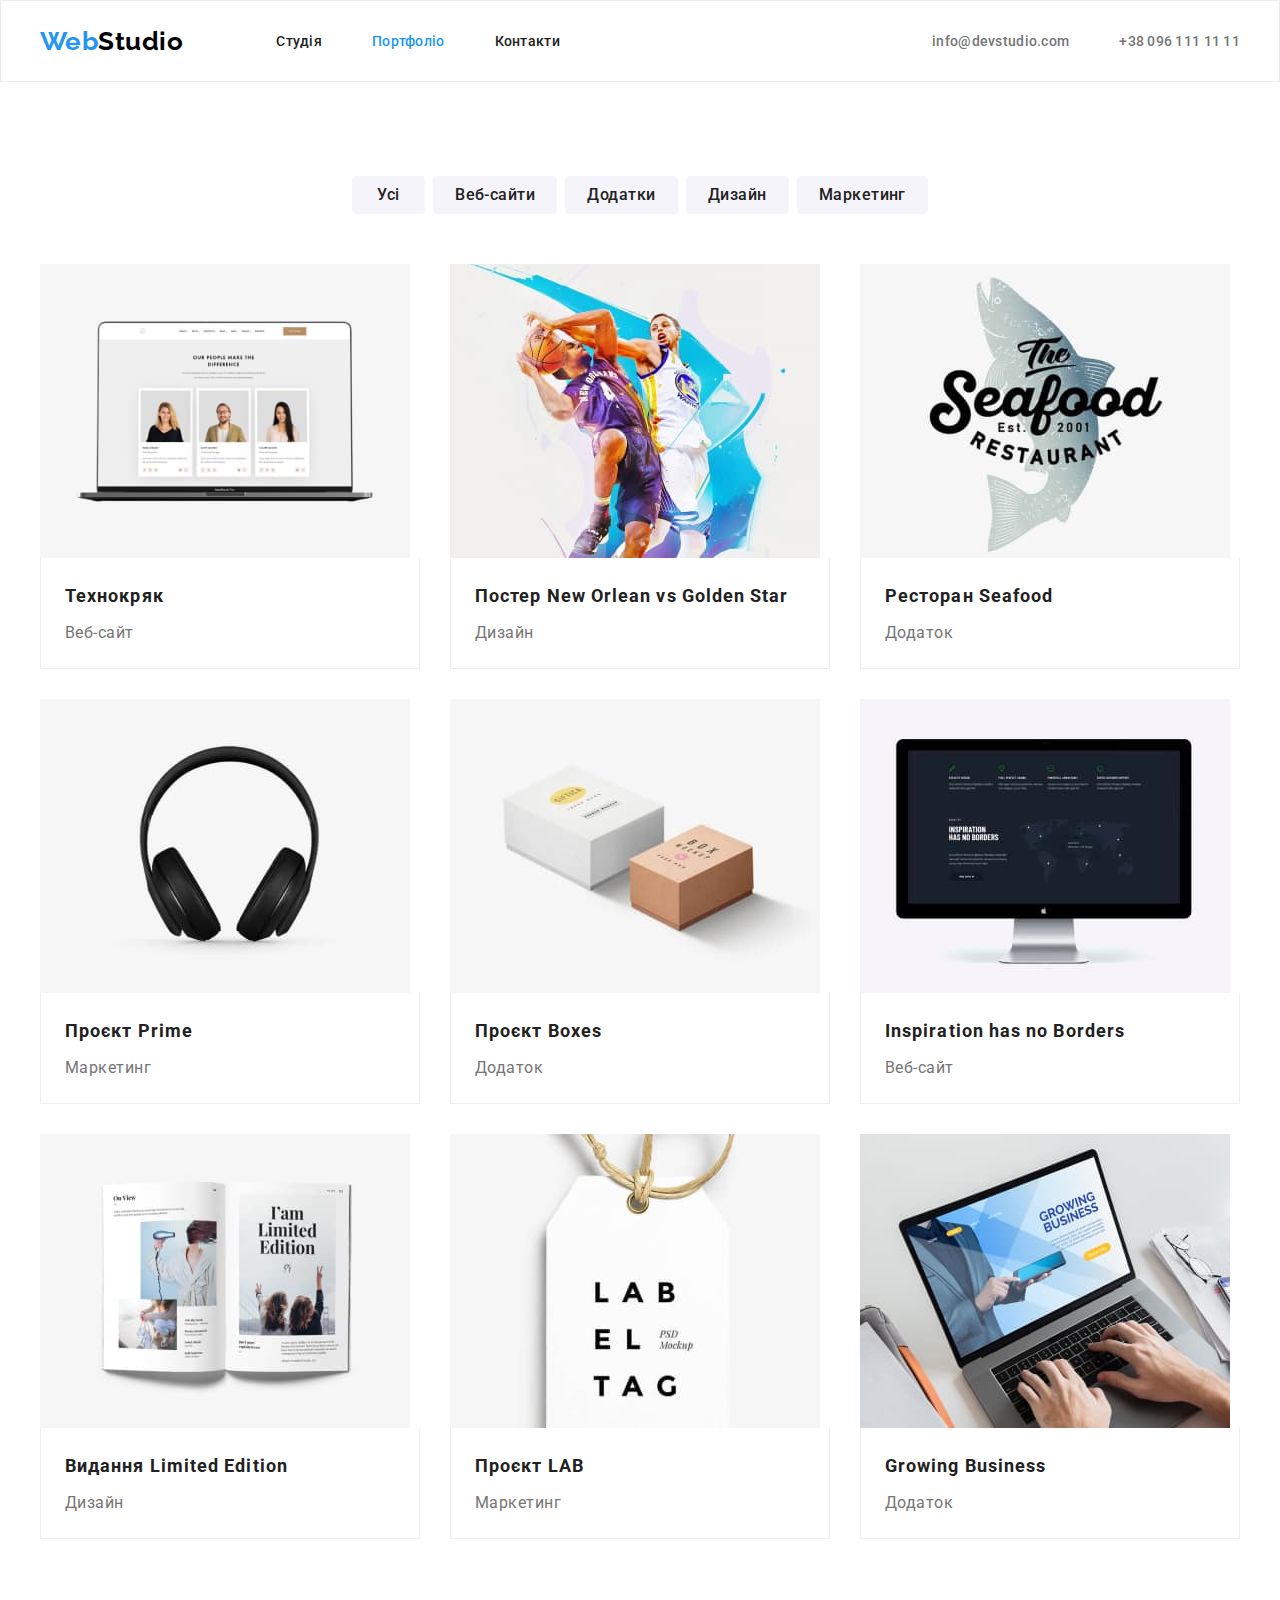
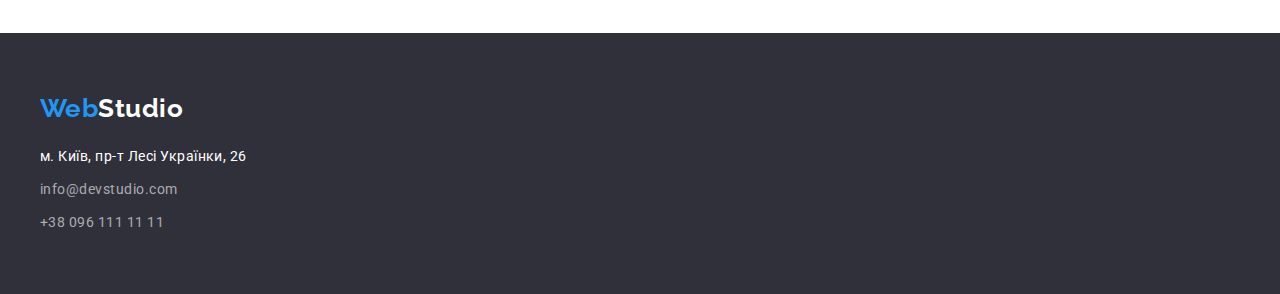
==== portfolio.html @ 80dd0741 "hero section overlay" ====
<!DOCTYPE html>
<html lang="uk">
  <head>
    <meta charset="UTF-8" />
    <meta http-equiv="X-UA-Compatible" content="IE=edge" />
    <meta name="viewport" content="width=device-width, initial-scale=1.0" />
    <title>WebStudio</title>
    <link rel="preconnect" href="https://fonts.googleapis.com" />
    <link rel="preconnect" href="https://fonts.gstatic.com" crossorigin />
    <link
      href="https://fonts.googleapis.com/css2?family=Raleway:wght@700&family=Roboto:wght@400;500;700;900&display=swap"
      rel="stylesheet"
    />
    <link
      rel="stylesheet"
      href="https://cdnjs.cloudflare.com/ajax/libs/modern-normalize/1.1.0/modern-normalize.min.css"
      integrity="sha512-wpPYUAdjBVSE4KJnH1VR1HeZfpl1ub8YT/NKx4PuQ5NmX2tKuGu6U/JRp5y+Y8XG2tV+wKQpNHVUX03MfMFn9Q=="
      crossorigin="anonymous"
      referrerpolicy="no-referrer"
    />
    <link rel="stylesheet" href="./css/styles.css" />
  </head>

  <body>
    <header class="page-header">
      <!-- Верхня лінія -->
      <div class="container nav">
        <a class="logo" href="./index.html">Web<span class="logo-black">Studio</span></a>
        <nav class="nav-container">
          <ul class="site-nav list">
            <li class="item"><a class="link" href="./index.html">Студія</a></li>
            <li class="item"><a class="link current" href="./portfolio.html">Портфоліо</a></li>
            <li class="item"><a class="link" href="">Контакти</a></li>
          </ul>
        </nav>
        <ul class="contacts list">
          <li class="item">
            <a class="link" href="mailto:info@devstudio.com">info@devstudio.com</a>
          </li>
          <li class="item"><a class="link" href="tel:+380961111111">+38 096 111 11 11</a></li>
        </ul>
      </div>
    </header>

    <main>
      <section class="section">
        <div class="container">
          <!-- Фільтр -->
          <h1 class="visually-hidden">Портфоліо</h1>
          <ul class="list filter-container">
            <li class="item"><button class="button filter-button" type="button">Усі</button></li>
            <li class="item">
              <button class="button filter-button" type="button">Веб-сайти</button>
            </li>
            <li class="item">
              <button class="button filter-button" type="button">Додатки</button>
            </li>
            <li class="item"><button class="button filter-button" type="button">Дизайн</button></li>
            <li class="item">
              <button class="button filter-button" type="button">Маркетинг</button>
            </li>
          </ul>

          <!-- Проекти -->
          <ul class="list projects">
            <li class="projects-element">
              <a class="link" href="" target="_blank" rel="noopener noreferrer nofollow">
                <img
                  src="./images/techno.jpg"
                  alt="Відкритий ноутбук на екрані якого відкрита сторінка сайту"
                  width="370"
                />
                <div class="project-card-content">
                  <h2 class="projects-title">Технокряк</h2>
                  <p>Веб-сайт</p>
                </div>
              </a>
            </li>
            <li class="projects-element">
              <a class="link" href="" target="_blank" rel="noopener noreferrer nofollow">
                <img
                  src="./images/new-orlean-vs-golden-star.jpg"
                  alt="Зображення двох баскетболистів які боряться за м'яч"
                  width="370"
                />
                <div class="project-card-content">
                  <h2 class="projects-title">Постер New Orlean vs Golden Star</h2>
                  <p>Дизайн</p>
                </div>
              </a>
            </li>
            <li class="projects-element">
              <a class="link" href="" target="_blank" rel="noopener noreferrer nofollow">
                <img
                  src="./images/seafood.jpg"
                  alt="Лого ресторану Seafood на якому зображена риба"
                  width="370"
                />
                <div class="project-card-content">
                  <h2 class="projects-title">Ресторан Seafood</h2>
                  <p>Додаток</p>
                </div>
              </a>
            </li>
            <li class="projects-element">
              <a class="link" href="" target="_blank" rel="noopener noreferrer nofollow">
                <img
                  src="./images/prime.jpg"
                  alt="Фото чорних повнорозмірних навушників"
                  width="370"
                />
                <div class="project-card-content">
                  <h2 class="projects-title">Проєкт Prime</h2>
                  <p>Маркетинг</p>
                </div>
              </a>
            </li>
            <li class="projects-element">
              <a class="link" href="" target="_blank" rel="noopener noreferrer nofollow">
                <img
                  src="./images/boxes.jpg"
                  alt="Фото на якому зображено дві невеличкі подарункові коробочки"
                  width="370"
                />
                <div class="project-card-content">
                  <h2 class="projects-title">Проєкт Boxes</h2>
                  <p>Додаток</p>
                </div>
              </a>
            </li>
            <li class="projects-element">
              <a class="link" href="" target="_blank" rel="noopener noreferrer nofollow">
                <img
                  src="./images/inspiration.jpg"
                  alt="Зображення монітору на якому відкритий сайт з картою світу"
                  width="370"
                />
                <div class="project-card-content">
                  <h2 class="projects-title">Inspiration has no Borders</h2>
                  <p>Веб-сайт</p>
                </div>
              </a>
            </li>
            <li class="projects-element">
              <a class="link" href="" target="_blank" rel="noopener noreferrer nofollow">
                <img
                  src="./images/limited-edition.jpg"
                  alt="Фото відкритої книги з рызними зображеннями"
                  width="370"
                />
                <div class="project-card-content">
                  <h2 class="projects-title">Видання Limited Edition</h2>
                  <p>Дизайн</p>
                </div>
              </a>
            </li>
            <li class="projects-element">
              <a class="link" href="" target="_blank" rel="noopener noreferrer nofollow">
                <img
                  src="./images/lab.jpg"
                  alt="Фото ярлику на якому великими літерами написано LAB EL TAG"
                  width="370"
                />
                <div class="project-card-content">
                  <h2 class="projects-title">Проєкт LAB</h2>
                  <p>Маркетинг</p>
                </div>
              </a>
            </li>
            <li class="projects-element">
              <a class="link" href="" target="_blank" rel="noopener noreferrer nofollow">
                <img
                  src="./images/growing-business.jpg"
                  alt="Відкритий ноут-бук на екрані якого зображення чоловіка з планшетом"
                  width="370"
                />
                <div class="project-card-content">
                  <h2 class="projects-title">Growing Business</h2>
                  <p>Додаток</p>
                </div>
              </a>
            </li>
          </ul>
        </div>
      </section>
    </main>

    <!-- Підвал -->
    <footer class="footer">
      <div class="container">
        <a class="logo" href="./index.html">Web<span class="logo-white">Studio</span></a>
        <address class="address-list">
          <ul class="list">
            <li>
              <a
                class="physical-address"
                href="https://goo.gl/maps/CPtrU1FHBa2aNyZL9"
                target="_blank"
                rel="noopener noreferrer nofollow"
                >м. Київ, пр-т Лесі Українки, 26</a
              >
            </li>
            <li>
              <a class="footer-link" href="mailto:info@devstudio.com">info@devstudio.com</a>
            </li>
            <li>
              <a class="footer-link" href="tel:+380961111111">+38 096 111 11 11</a>
            </li>
          </ul>
        </address>
      </div>
    </footer>
  </body>
</html>
---- css/styles.css ----
:root {
    --primary-text-color: #757575;
    --title-text-color: #212121;
    --black-color :#000000;
    --accent-color: #2196F3;
    --background-accent-color: #188CE8;
    --primary-light-color: #ffffff;
    --background-light-color: #F5F4FA;
    --background-dark-color: #2F303A;
    --header-border: #ECECEC;
    --cards-border-color: #EEE;
    --card-set-gap: 30px;
    --main-elements-gap: 94px;
    --button-shadow: 0px 3px 1px rgba(0, 0, 0, 0.1), 0px 1px 2px rgba(0, 0, 0, 0.08), 0px 2px 2px rgba(0, 0, 0, 0.12);
    --command-card-shadow: 0px 1px 3px rgba(0, 0, 0, 0.12), 0px 1px 1px rgba(0, 0, 0, 0.14), 0px 2px 1px rgba(0, 0, 0, 0.2);
    --footer-link-color: rgba(255, 255, 255, 0.6);
    --gradient-overlay-color: rgba(47, 48, 58, 0.4);
}

body {
    background-color: var(--primary-light-color);
    color: var(--primary-text-color);
    font-family: 'Roboto', sans-serif;
    letter-spacing: 0.03em;
    margin: 0;
}

h1,
h2,
h3,
h4,
h5,
h6,
p {
    margin: 0;
}

img {
    display: block;
    max-width: 100%;
    height: auto;
}

.visually-hidden {
    position: absolute;
    white-space: nowrap;
    width: 1px;
    height: 1px;
    overflow: hidden;
    border: 0;
    padding: 0;
    clip: rect(0 0 0 0);
    clip-path: inset(50%);
    margin: -1px;
}

.list {
    list-style: none;
    padding: 0;
    margin: 0;
}

.container {
    display: flex;
    align-items: center;
    flex-direction: column;
    width: 1200px;
    margin-left: auto;
    margin-right: auto;
    padding-left: 15px;
    padding-right: 15px;
}

.section {
    padding-top: var(--main-elements-gap);
    padding-bottom: var(--main-elements-gap);
}

/* LOGO */

.logo {
    font-family: Raleway, sans-serif;
    color: var(--accent-color);
    text-decoration: none;
    font-weight: 700;
    font-size: 26px;
    line-height: calc(31/26);
}

.logo-black {
    color: var(--black-color);
}

.logo-white {
    color: var(--primary-light-color);
}

/* Header navigation menu */

.container.nav {
    flex-direction: row;
}

.page-header {
    border: 1px solid var(--header-border);
}

.nav-container {
    margin-left: 93px;
}

.contacts .item + .item {
    margin-left: 50px;
}

.site-nav .link,
.contacts .link {
    display: block;
    padding-top: 32px;
    padding-bottom: 32px;
    text-decoration: none;
    font-weight: 500;
    font-size: 14px;
    line-height: calc(16/14);
    letter-spacing: 0.02em;
    color: var(--title-text-color);
}

.site-nav .link:hover,
.site-nav .link:focus {
    color: var(--accent-color);
}

.contacts .link:hover,
.contacts .link:focus {
    color: var(--accent-color);
}

.contacts {
    display: flex;
    margin-left: auto;
}

.contacts .link {
    color: var(--primary-text-color);
}

.site-nav .link.current {
    color: var(--accent-color);
}

.site-nav {
    display: flex;
}

.site-nav .item +.item {
    margin-left: 50px;
}

/* Main */

/* HERO */

.overlay {
    display: block;
    margin-left: auto;
    margin-right: auto;
    max-width: 1600px;
    max-height: 600px;
    padding-top: 200px;
    padding-bottom: 200px;
    background-color: var(--background-dark-color);
    background-image: linear-gradient(to right,
    var(--gradient-overlay-color),
    var(--gradient-overlay-color)), url('../images/hero_img.jpg');
    background-size: cover;
    background-position: center;
    background-repeat: no-repeat;
}

.section.hero {
    margin: 0 auto;
    padding: 0;
}

.hero-text {
    max-width: 696px;
    margin-top: 0;
    margin-bottom: 30px;
    margin-left: auto;
    margin-right: auto;

    text-align: center;
    font-weight: 900;
    font-size: 44px;
    line-height: calc(60/44);
    letter-spacing: 0.06em;
    text-transform: uppercase;
    color: var(--primary-light-color);
}

.button {
    text-align: center;
    font-family: inherit;
    cursor: pointer;
}

.hero-button {
    padding: 10px 32px;
    font-weight: 700;
    font-size: 16px;
    line-height: calc(30/16);
    letter-spacing: 0.06em;
    min-width: 216px;
    border: 0;
    border-radius: 4px;
    background-color: var(--accent-color);
    color: var(--primary-light-color);
}

.hero-button:hover,
.hero-button:focus {
    background-color: var(--background-accent-color);
}

/* Advantages */

.advantages-heder {
    font-size: 14px;
    line-height: calc(16/14);
    text-transform: uppercase;
    color: var(--title-text-color);
}

.advantages {
    display: flex;
}

.list.advantages p {
    margin-top: 10px;
    font-size: 14px;
    line-height: calc(24/14);
}

.list.advantages .item {
    width: 270px;
}

.advantages .item + .item {
    margin-left: var(--card-set-gap);
}

/* What we are doing */

.section.spec {
    padding-top: 0;
}

.title {
    margin-bottom: 50px;
    text-align: center;
    font-size: 36px;
    line-height: calc(42/36);
    color: var(--title-text-color);
}

.specialization {
    display: flex;
    flex-wrap: wrap;
}

.specialization .item + .item {
    margin-left: var(--card-set-gap);
}

/* Our Command */

.command {
    display: flex;
    flex-wrap: wrap;
}

.command-bg {
    background-color: var(--background-light-color);
}

.command-card {
    background-color: var(--primary-light-color);
    border-radius: 0px 0px 4px 4px;
    box-shadow: var(--command-card-shadow);
}

.card-content {
    padding-top: var(--card-set-gap);
    padding-bottom: var(--card-set-gap);
}

.command .item + .item {
    margin-left: var(--card-set-gap);
}

.command-text {
    text-align: center;
    font-size: 16px;
    line-height: calc(19/16);
}

.command-header {
    margin-bottom: 10px;
    color: var(--title-text-color);
    font-weight: 500;
}

/* Footer */

.footer {
    padding-top: 60px;
    padding-bottom: 60px;
    background-color: var(--background-dark-color);
}

.footer .container {
    align-items: flex-start;
}

.footer .container .logo {
    margin-bottom: 20px;
}

.physical-address,
.footer-link {
    text-decoration: none;
    font-style: normal;
    font-size: 14px;
    line-height: calc(24/14);
}

.physical-address {
    display: inline-block;
    color: var(--primary-light-color);
}

.address-list ul li:not(:first-child) {
    margin-top: 9px;
}

.footer-link {
    display: inline-block;
    color: var(--footer-link-color);
}

.footer-link:hover,
.footer-link:focus {
    color: var(--accent-color);
}

/* Portfolio */

.filter-container {
    display: flex;
    justify-content: center;
    margin-bottom: 50px;
}

.filter-button {
    min-width: 73px;
    padding: 6px 22px;
    font-weight: 500;
    font-size: 16px;
    line-height: calc(26/16);
    letter-spacing: 0.03em;
    background-color: var(--background-light-color);
    color: var(--title-text-color);
    border: 0;
    border-radius: 4px;
}

.filter-container .item:first-child .filter-button {
    padding: 6px 25px;
}

.filter-container .item + .item {
    margin-left: 8px;
}

.filter-button:hover,
.filter-button:focus {
    background-color: var(--accent-color);
    color: var(--primary-light-color);
    box-shadow: var(--button-shadow);
}

.projects-title {
    margin-bottom: 4px;
    color: var(--title-text-color);
    font-size: 18px;
    line-height: calc(36/18);
    letter-spacing: 0.06em;
}

.projects {
    display: flex;
    flex-wrap: wrap;
    margin-bottom: -30px;
    margin-right: -30px;
    font-size: 16px;
    line-height: calc(30/16);
}

.projects .link {
    color: var(--primary-text-color);
    text-decoration: none;
}

.projects-element {
    margin-right: 30px;
    margin-bottom: 30px;
    width: calc(100% / 3 - 30px);
}

.project-card-content {
    padding-top: 20px;
    padding-bottom: 20px;
    padding-left: 24px;
    padding-right: 24px;
    border: 1px solid var(--cards-border-color);
    border-top: 0;
}
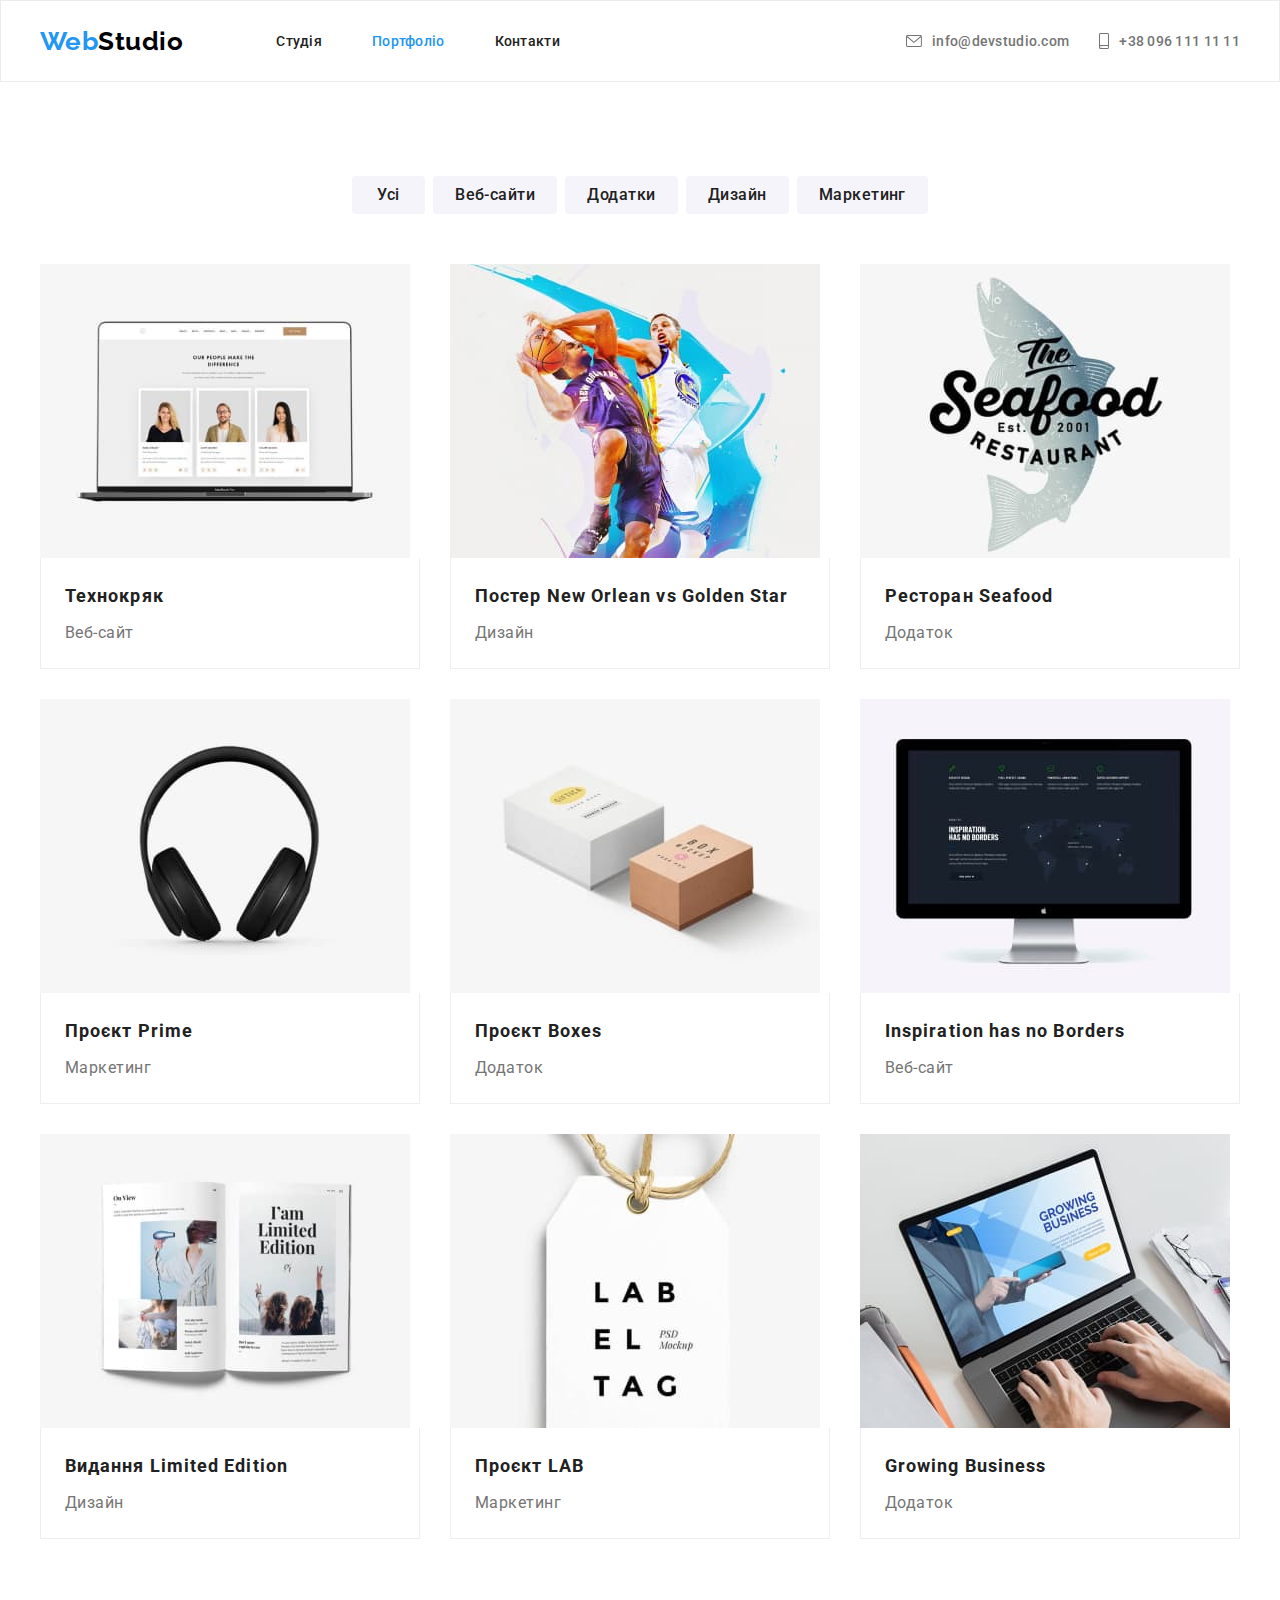
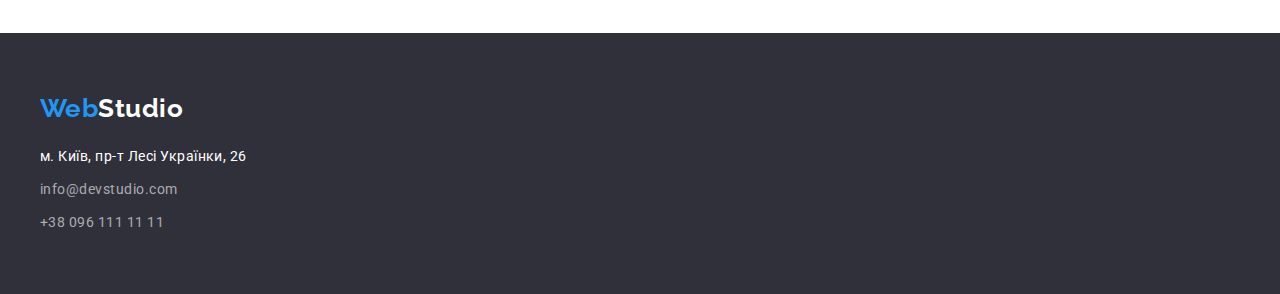
==== commit 69fedcd1: "header icons have been added" ====
--- a/portfolio.html
+++ b/portfolio.html
@@ -35,9 +35,21 @@
         </nav>
         <ul class="contacts list">
           <li class="item">
-            <a class="link" href="mailto:info@devstudio.com">info@devstudio.com</a>
+            <a class="link" href="mailto:info@devstudio.com">
+              <svg class="contacts-icon" width="16px" height="12px">
+                <use href="./images/symbol-defs.svg#icon-mail"></use>
+              </svg>
+              info@devstudio.com</a
+            >
           </li>
-          <li class="item"><a class="link" href="tel:+380961111111">+38 096 111 11 11</a></li>
+          <li class="item">
+            <a class="link" href="tel:+380961111111">
+              <svg class="contacts-icon" width="10px" height="16px">
+                <use href="./images/symbol-defs.svg#icon-smartphone"></use>
+              </svg>
+              +38 096 111 11 11</a
+            >
+          </li>
         </ul>
       </div>
     </header>
--- a/css/styles.css
+++ b/css/styles.css
@@ -9,6 +9,7 @@
     --background-dark-color: #2F303A;
     --header-border: #ECECEC;
     --cards-border-color: #EEE;
+    --icons-fill-color: #AFB1B8;
     --card-set-gap: 30px;
     --main-elements-gap: 94px;
     --button-shadow: 0px 3px 1px rgba(0, 0, 0, 0.1), 0px 1px 2px rgba(0, 0, 0, 0.08), 0px 2px 2px rgba(0, 0, 0, 0.12);
@@ -110,12 +111,13 @@
 }
 
 .contacts .item + .item {
-    margin-left: 50px;
+    margin-left: 30px;
 }
 
 .site-nav .link,
 .contacts .link {
-    display: block;
+    display: flex;
+    align-items: center;
     padding-top: 32px;
     padding-bottom: 32px;
     text-decoration: none;
@@ -155,6 +157,11 @@
 
 .site-nav .item +.item {
     margin-left: 50px;
+}
+
+.contacts-icon {
+    margin-right: 10px;
+    fill: currentColor;
 }
 
 /* Main */
@@ -311,6 +318,33 @@
     font-weight: 500;
 }
 
+.social-links {
+    display: flex;
+    justify-content: center;
+    margin-top: 16px;
+}
+
+.social-link {
+    display: flex;
+    justify-content: center;
+    align-items: center;
+    width: 44px;
+    height: 44px;
+    background-color: var(--primary-light-color);
+    border-radius: 50%;
+    fill: var(--icons-fill-color);
+}
+
+.social-link:hover,
+.social-link:focus {
+    background-color: var(--accent-color);
+    fill: var(--primary-light-color);
+}
+
+.social-links li + li {
+    margin-left: 10px;
+}
+
 /* Footer */
 
 .footer {
@@ -426,3 +460,4 @@
     border: 1px solid var(--cards-border-color);
     border-top: 0;
 }
+
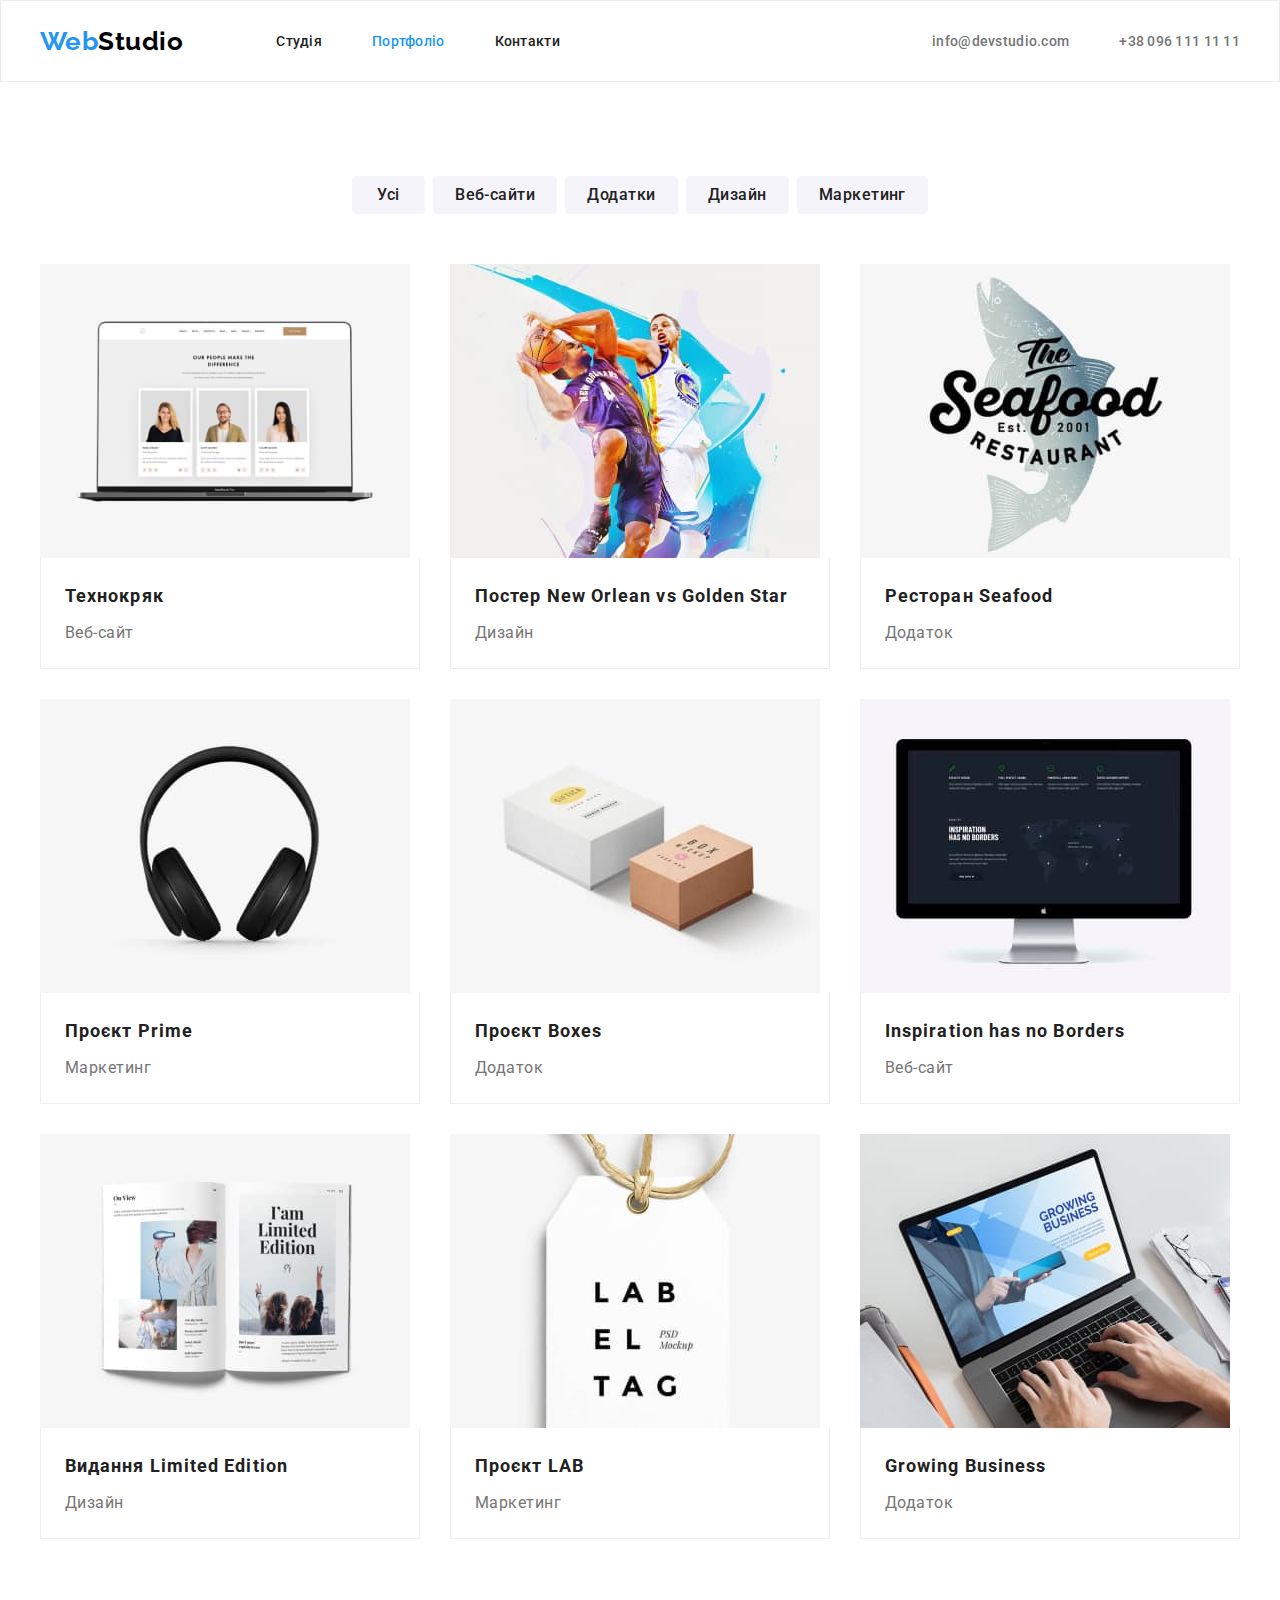
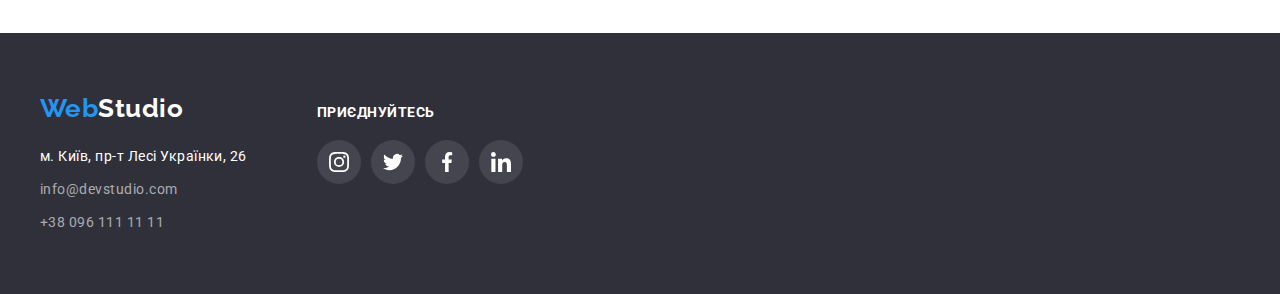
==== commit c59bb141: "footer social icons have been created" ====
--- a/portfolio.html
+++ b/portfolio.html
@@ -200,26 +200,81 @@
     <!-- Підвал -->
     <footer class="footer">
       <div class="container">
-        <a class="logo" href="./index.html">Web<span class="logo-white">Studio</span></a>
-        <address class="address-list">
-          <ul class="list">
-            <li>
-              <a
-                class="physical-address"
-                href="https://goo.gl/maps/CPtrU1FHBa2aNyZL9"
-                target="_blank"
-                rel="noopener noreferrer nofollow"
-                >м. Київ, пр-т Лесі Українки, 26</a
-              >
-            </li>
-            <li>
-              <a class="footer-link" href="mailto:info@devstudio.com">info@devstudio.com</a>
-            </li>
-            <li>
-              <a class="footer-link" href="tel:+380961111111">+38 096 111 11 11</a>
-            </li>
-          </ul>
-        </address>
+        <div class="footer-box">
+          <a class="logo" href="./index.html">Web<span class="logo-white">Studio</span></a>
+          <address class="address-list">
+            <ul class="list">
+              <li>
+                <a
+                  class="physical-address"
+                  href="https://goo.gl/maps/CPtrU1FHBa2aNyZL9"
+                  target="_blank"
+                  rel="noopener noreferrer nofollow"
+                  >м. Київ, пр-т Лесі Українки, 26</a
+                >
+              </li>
+              <li>
+                <a class="footer-link" href="mailto:info@devstudio.com">info@devstudio.com</a>
+              </li>
+              <li>
+                <a class="footer-link" href="tel:+380961111111">+38 096 111 11 11</a>
+              </li>
+            </ul>
+          </address>
+        </div>
+        <div class="footer-box social">
+          <p>приєднуйтесь</p>
+          <ul class="social-links list dark">
+            <li>
+              <a
+                class="social-link dark"
+                href=""
+                target="_blank"
+                rel="noopener noreferrer nofollow"
+              >
+                <svg width="20px" height="20px">
+                  <use href="./images/icons.svg#icon-instagram"></use>
+                </svg>
+              </a>
+            </li>
+            <li>
+              <a
+                class="social-link dark"
+                href=""
+                target="_blank"
+                rel="noopener noreferrer nofollow"
+              >
+                <svg width="20px" height="20px">
+                  <use href="./images/icons.svg#icon-twitter"></use>
+                </svg>
+              </a>
+            </li>
+            <li>
+              <a
+                class="social-link dark"
+                href=""
+                target="_blank"
+                rel="noopener noreferrer nofollow"
+              >
+                <svg width="20px" height="20px">
+                  <use href="./images/icons.svg#icon-facebook"></use>
+                </svg>
+              </a>
+            </li>
+            <li>
+              <a
+                class="social-link dark"
+                href=""
+                target="_blank"
+                rel="noopener noreferrer nofollow"
+              >
+                <svg width="20px" height="20px">
+                  <use href="./images/icons.svg#icon-linkedin"></use>
+                </svg>
+              </a>
+            </li>
+          </ul>
+        </div>
       </div>
     </footer>
   </body>
--- a/css/styles.css
+++ b/css/styles.css
@@ -13,6 +13,9 @@
     --card-set-gap: 30px;
     --main-elements-gap: 94px;
     --button-shadow: 0px 3px 1px rgba(0, 0, 0, 0.1), 0px 1px 2px rgba(0, 0, 0, 0.08), 0px 2px 2px rgba(0, 0, 0, 0.12);
+    --portfolio-box-shadow: 0px 1px 1px rgba(0, 0, 0, 0.12),
+        0px 4px 4px rgba(0, 0, 0, 0.06),
+        1px 4px 6px rgba(0, 0, 0, 0.16);
     --command-card-shadow: 0px 1px 3px rgba(0, 0, 0, 0.12), 0px 1px 1px rgba(0, 0, 0, 0.14), 0px 2px 1px rgba(0, 0, 0, 0.2);
     --footer-link-color: rgba(255, 255, 255, 0.6);
     --gradient-overlay-color: rgba(47, 48, 58, 0.4);
@@ -257,6 +260,17 @@
     margin-left: var(--card-set-gap);
 }
 
+.advantages-bg {
+    display: flex;
+    justify-content: center;
+    align-items: center;
+    margin-bottom: 30px;
+    width: 270px;
+    height: 120px;
+    border-radius: 4px;
+    background-color: var(--background-light-color);
+}
+
 /* What we are doing */
 
 .section.spec {
@@ -345,20 +359,53 @@
     margin-left: 10px;
 }
 
+/* Clients */
+
+.clients-container {
+    display: flex;
+    justify-content: center;
+    gap: var(--card-set-gap)
+}
+
+.clients {
+    display: flex;
+    justify-content: center;
+    align-items: center;
+    width: 170px;
+    height: 92px;
+    border: 1px solid var(--icons-fill-color);
+    border-radius: 4px;
+    fill: var(--icons-fill-color);
+}
+
+.clients:hover,
+.clients:focus {
+    fill: var(--accent-color);
+    border-color: var(--accent-color);
+}
+
 /* Footer */
 
 .footer {
+    display: flex;
     padding-top: 60px;
     padding-bottom: 60px;
     background-color: var(--background-dark-color);
 }
 
 .footer .container {
+    flex-direction: row;
     align-items: flex-start;
-}
-
-.footer .container .logo {
-    margin-bottom: 20px;
+    align-items: baseline;
+    gap: 70px
+}
+
+.footer-box.social {
+    color: var(--primary-light-color);
+    font-size: 14px;
+    line-height: calc(16/14);
+    text-transform: uppercase;
+    font-weight: bold;
 }
 
 .physical-address,
@@ -374,6 +421,10 @@
     color: var(--primary-light-color);
 }
 
+.address-list {
+    margin-top: 20px;
+}
+
 .address-list ul li:not(:first-child) {
     margin-top: 9px;
 }
@@ -386,6 +437,21 @@
 .footer-link:hover,
 .footer-link:focus {
     color: var(--accent-color);
+}
+
+.social-links.dark {
+    margin-top: 20px;
+}
+
+.social-link.dark {
+    background: rgba(255, 255, 255, 0.1);
+    fill: var(--primary-light-color);
+}
+
+.social-link.dark:hover,
+.social-link.dark:focus {
+    background-color: var(--accent-color);
+    fill: var(--primary-light-color);
 }
 
 /* Portfolio */
@@ -452,6 +518,11 @@
     width: calc(100% / 3 - 30px);
 }
 
+.projects-element:hover,
+.projects-element:focus {
+    box-shadow: var(--portfolio-box-shadow)
+}
+
 .project-card-content {
     padding-top: 20px;
     padding-bottom: 20px;
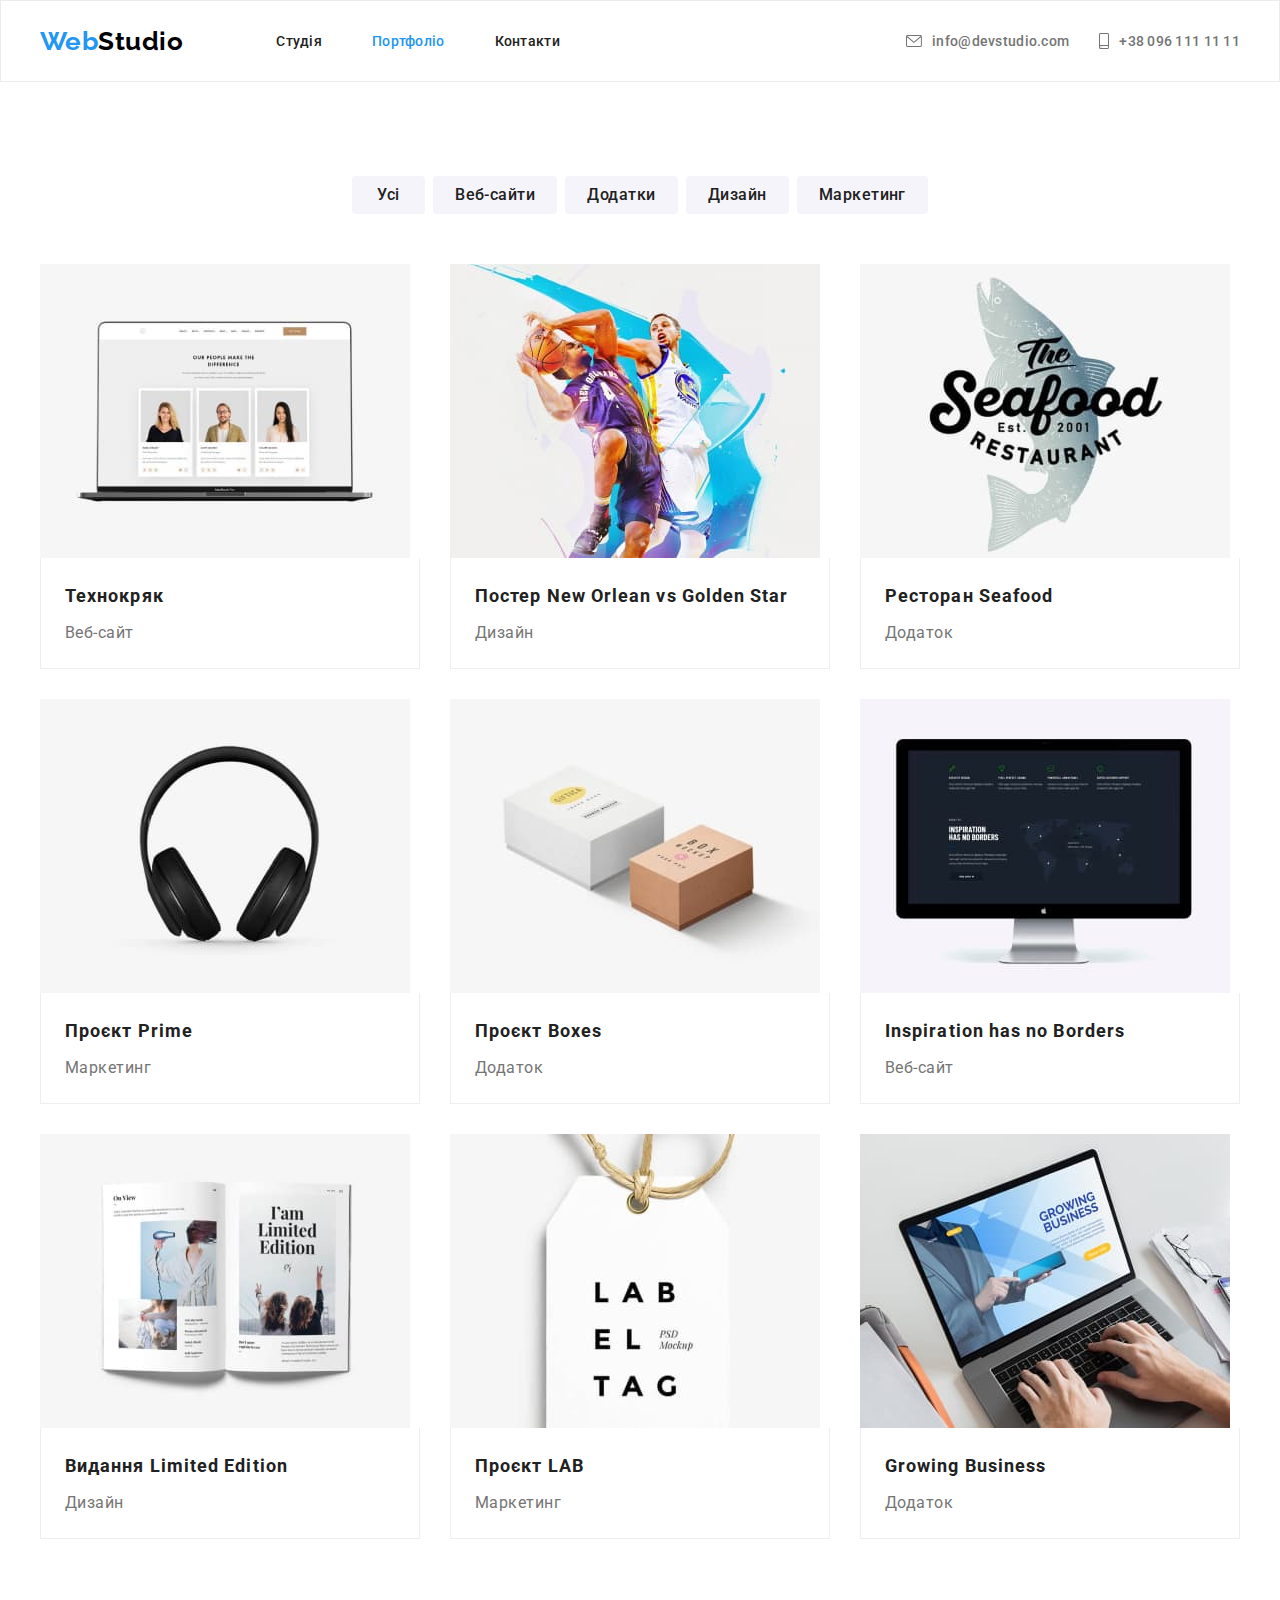
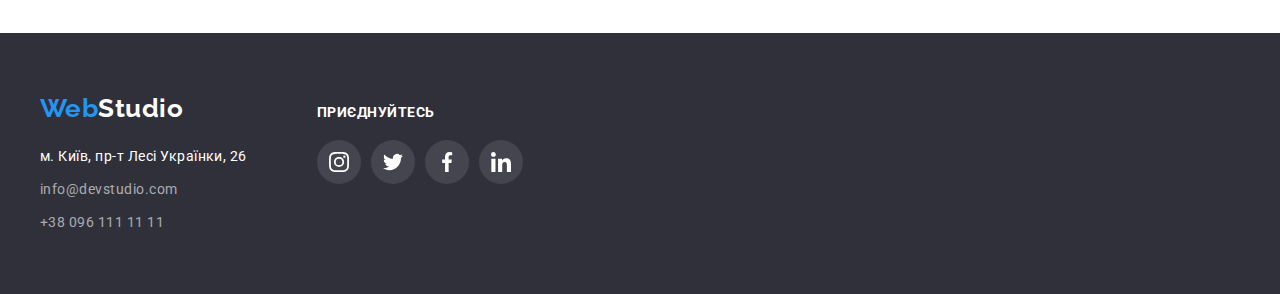
==== commit a28701ae: "portfolio focus shadow-effect have been added" ====
--- a/portfolio.html
+++ b/portfolio.html
@@ -37,7 +37,7 @@
           <li class="item">
             <a class="link" href="mailto:info@devstudio.com">
               <svg class="contacts-icon" width="16px" height="12px">
-                <use href="./images/symbol-defs.svg#icon-mail"></use>
+                <use href="./images/icons.svg#icon-mail"></use>
               </svg>
               info@devstudio.com</a
             >
@@ -45,7 +45,7 @@
           <li class="item">
             <a class="link" href="tel:+380961111111">
               <svg class="contacts-icon" width="10px" height="16px">
-                <use href="./images/symbol-defs.svg#icon-smartphone"></use>
+                <use href="./images/icons.svg#icon-smartphone"></use>
               </svg>
               +38 096 111 11 11</a
             >
@@ -75,8 +75,14 @@
 
           <!-- Проекти -->
           <ul class="list projects">
-            <li class="projects-element">
-              <a class="link" href="" target="_blank" rel="noopener noreferrer nofollow">
+            <li class="projects-element" tabindex="0">
+              <a
+                class="link"
+                tabindex="-1"
+                href=""
+                target="_blank"
+                rel="noopener noreferrer nofollow"
+              >
                 <img
                   src="./images/techno.jpg"
                   alt="Відкритий ноутбук на екрані якого відкрита сторінка сайту"
@@ -88,8 +94,14 @@
                 </div>
               </a>
             </li>
-            <li class="projects-element">
-              <a class="link" href="" target="_blank" rel="noopener noreferrer nofollow">
+            <li class="projects-element" tabindex="0">
+              <a
+                class="link"
+                tabindex="-1"
+                href=""
+                target="_blank"
+                rel="noopener noreferrer nofollow"
+              >
                 <img
                   src="./images/new-orlean-vs-golden-star.jpg"
                   alt="Зображення двох баскетболистів які боряться за м'яч"
@@ -101,8 +113,14 @@
                 </div>
               </a>
             </li>
-            <li class="projects-element">
-              <a class="link" href="" target="_blank" rel="noopener noreferrer nofollow">
+            <li class="projects-element" tabindex="0">
+              <a
+                class="link"
+                tabindex="-1"
+                href=""
+                target="_blank"
+                rel="noopener noreferrer nofollow"
+              >
                 <img
                   src="./images/seafood.jpg"
                   alt="Лого ресторану Seafood на якому зображена риба"
@@ -114,8 +132,14 @@
                 </div>
               </a>
             </li>
-            <li class="projects-element">
-              <a class="link" href="" target="_blank" rel="noopener noreferrer nofollow">
+            <li class="projects-element" tabindex="0">
+              <a
+                class="link"
+                tabindex="-1"
+                href=""
+                target="_blank"
+                rel="noopener noreferrer nofollow"
+              >
                 <img
                   src="./images/prime.jpg"
                   alt="Фото чорних повнорозмірних навушників"
@@ -127,8 +151,14 @@
                 </div>
               </a>
             </li>
-            <li class="projects-element">
-              <a class="link" href="" target="_blank" rel="noopener noreferrer nofollow">
+            <li class="projects-element" tabindex="0">
+              <a
+                class="link"
+                tabindex="-1"
+                href=""
+                target="_blank"
+                rel="noopener noreferrer nofollow"
+              >
                 <img
                   src="./images/boxes.jpg"
                   alt="Фото на якому зображено дві невеличкі подарункові коробочки"
@@ -140,8 +170,14 @@
                 </div>
               </a>
             </li>
-            <li class="projects-element">
-              <a class="link" href="" target="_blank" rel="noopener noreferrer nofollow">
+            <li class="projects-element" tabindex="0">
+              <a
+                class="link"
+                tabindex="-1"
+                href=""
+                target="_blank"
+                rel="noopener noreferrer nofollow"
+              >
                 <img
                   src="./images/inspiration.jpg"
                   alt="Зображення монітору на якому відкритий сайт з картою світу"
@@ -153,8 +189,14 @@
                 </div>
               </a>
             </li>
-            <li class="projects-element">
-              <a class="link" href="" target="_blank" rel="noopener noreferrer nofollow">
+            <li class="projects-element" tabindex="0">
+              <a
+                class="link"
+                tabindex="-1"
+                href=""
+                target="_blank"
+                rel="noopener noreferrer nofollow"
+              >
                 <img
                   src="./images/limited-edition.jpg"
                   alt="Фото відкритої книги з рызними зображеннями"
@@ -166,8 +208,14 @@
                 </div>
               </a>
             </li>
-            <li class="projects-element">
-              <a class="link" href="" target="_blank" rel="noopener noreferrer nofollow">
+            <li class="projects-element" tabindex="0">
+              <a
+                class="link"
+                tabindex="-1"
+                href=""
+                target="_blank"
+                rel="noopener noreferrer nofollow"
+              >
                 <img
                   src="./images/lab.jpg"
                   alt="Фото ярлику на якому великими літерами написано LAB EL TAG"
@@ -179,8 +227,14 @@
                 </div>
               </a>
             </li>
-            <li class="projects-element">
-              <a class="link" href="" target="_blank" rel="noopener noreferrer nofollow">
+            <li class="projects-element" tabindex="0">
+              <a
+                class="link"
+                tabindex="-1"
+                href=""
+                target="_blank"
+                rel="noopener noreferrer nofollow"
+              >
                 <img
                   src="./images/growing-business.jpg"
                   alt="Відкритий ноут-бук на екрані якого зображення чоловіка з планшетом"
--- a/css/styles.css
+++ b/css/styles.css
@@ -19,6 +19,7 @@
     --command-card-shadow: 0px 1px 3px rgba(0, 0, 0, 0.12), 0px 1px 1px rgba(0, 0, 0, 0.14), 0px 2px 1px rgba(0, 0, 0, 0.2);
     --footer-link-color: rgba(255, 255, 255, 0.6);
     --gradient-overlay-color: rgba(47, 48, 58, 0.4);
+    --dark-social-bg: rgba(255, 255, 255, 0.1);
 }
 
 body {
@@ -444,7 +445,7 @@
 }
 
 .social-link.dark {
-    background: rgba(255, 255, 255, 0.1);
+    background: var(--dark-social-bg);
     fill: var(--primary-light-color);
 }
 
